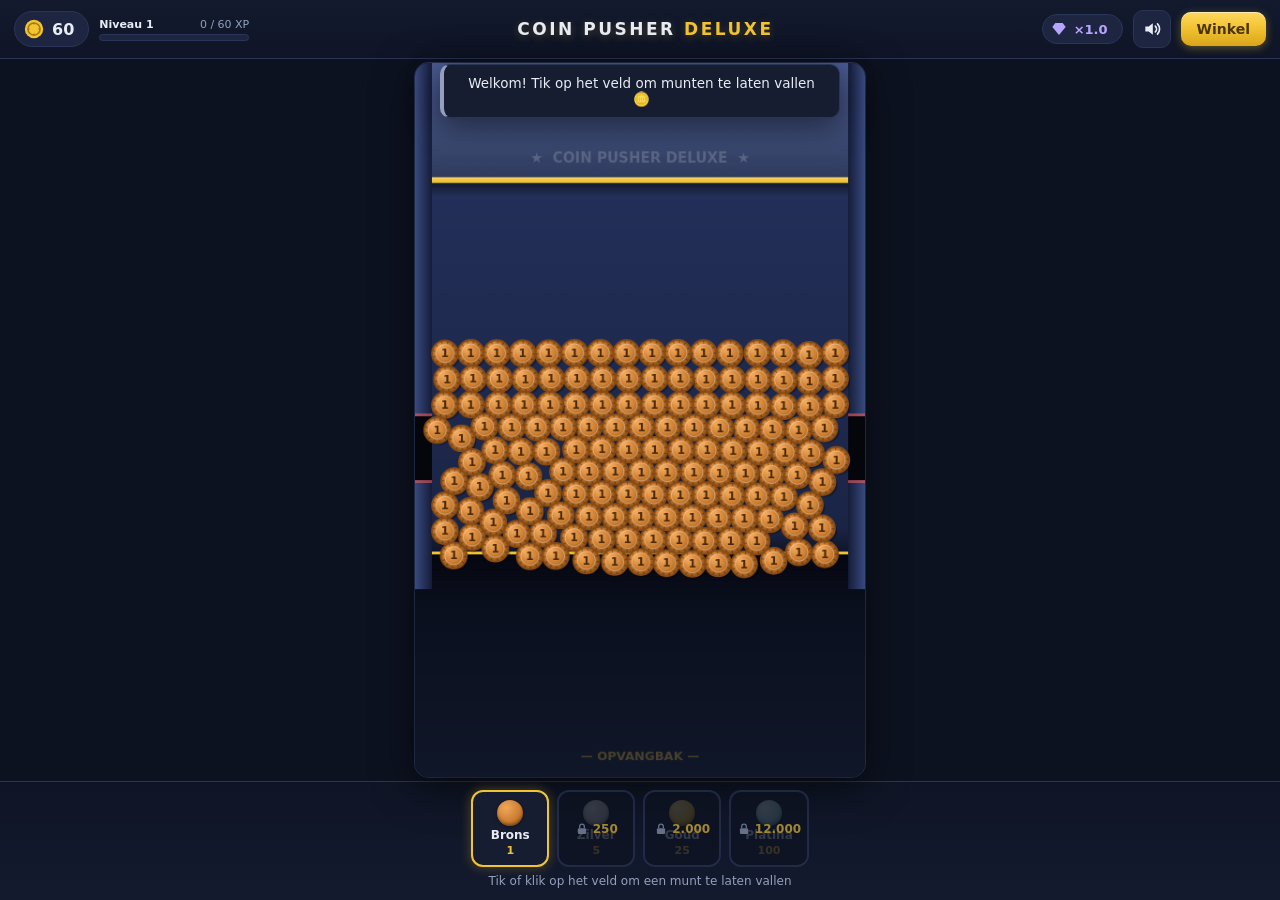
==== coin-pusher/index.html @ 4fbe28f5 "Add Coin Pusher Deluxe: standalone physics-based web game Top-down coin pusher in coin-pusher/ with " ====
<!DOCTYPE html>
<html lang="nl">
<head>
  <meta charset="UTF-8">
  <meta name="viewport" content="width=device-width, initial-scale=1, maximum-scale=1, user-scalable=no">
  <title>Coin Pusher Deluxe</title>
  <link rel="icon" href="data:image/svg+xml,%3Csvg xmlns='http://www.w3.org/2000/svg' viewBox='0 0 24 24'%3E%3Ccircle cx='12' cy='12' r='10' fill='%23f2c433'/%3E%3Ccircle cx='12' cy='12' r='6.6' fill='none' stroke='%23a97b0a' stroke-width='1.8'/%3E%3C/svg%3E">
  <link rel="stylesheet" href="css/style.css">
</head>
<body>
  <div id="app">
    <header class="hud">
      <div class="hud-group">
        <div class="chip balance-chip" id="balance-chip">
          <span class="chip-icon" data-icon="coin"></span>
          <span id="balance">0</span>
        </div>
        <div class="level-block">
          <div class="level-row"><span id="level-label">Niveau 1</span><span id="xp-label"></span></div>
          <div class="xp-bar"><div id="xp-fill"></div></div>
        </div>
      </div>
      <h1 class="title">COIN PUSHER <span>DELUXE</span></h1>
      <div class="hud-group">
        <div class="chip prestige-chip" title="Prestige-multiplier">
          <span class="chip-icon" data-icon="gem"></span>
          <span id="prestige-mult">×1.0</span>
        </div>
        <button class="icon-btn" id="btn-sound" aria-label="Geluid aan/uit"></button>
        <button class="btn btn-gold" id="btn-shop">Winkel</button>
      </div>
    </header>

    <main class="stage" id="stage">
      <canvas id="game" width="480" height="760"></canvas>
      <div class="boost-badge hidden" id="boost-badge">⚡ ×2 BOOST — <span id="boost-time">30</span>s</div>
    </main>

    <footer class="dock">
      <div class="tier-select" id="tier-select"></div>
      <div class="hint" id="hint">Tik of klik op het veld om een munt te laten vallen</div>
    </footer>
  </div>

  <div class="modal-overlay hidden" id="modal">
    <div class="modal">
      <div class="modal-head">
        <nav class="tabs">
          <button class="tab active" data-tab="upgrades">Upgrades</button>
          <button class="tab" data-tab="achievements">Prestaties</button>
          <button class="tab" data-tab="prestige">Prestige</button>
        </nav>
        <button class="icon-btn" id="btn-close" aria-label="Sluiten"></button>
      </div>
      <div class="modal-body" id="modal-body"></div>
    </div>
  </div>

  <div class="toasts" id="toasts"></div>

  <script src="js/vendor/matter.min.js"></script>
  <script src="js/config.js"></script>
  <script src="js/state.js"></script>
  <script src="js/physics.js"></script>
  <script src="js/upgrades.js"></script>
  <script src="js/progress.js"></script>
  <script src="js/ui.js"></script>
  <script src="js/game.js"></script>
</body>
</html>
---- coin-pusher/css/style.css ----
/* Coin Pusher Deluxe — donker casino-thema */
:root {
  --bg: #0d1220;
  --panel: #161d31;
  --panel-2: #1d2540;
  --line: #2b3557;
  --text: #e8ecf5;
  --muted: #93a0bd;
  --gold: #f2c433;
  --gold-dark: #a97b0a;
  --red: #ff5a6e;
  --green: #7ee08a;
  --radius: 12px;
}

* { margin: 0; padding: 0; box-sizing: border-box; }

html, body {
  height: 100%;
  background: var(--bg);
  color: var(--text);
  font-family: system-ui, -apple-system, 'Segoe UI', Roboto, sans-serif;
  overflow: hidden;
  -webkit-tap-highlight-color: transparent;
}

#app { display: flex; flex-direction: column; height: 100%; }

/* ---------- HUD ---------- */
.hud {
  display: flex;
  align-items: center;
  justify-content: space-between;
  gap: 10px;
  padding: 10px 14px;
  background: linear-gradient(180deg, #131a2e, #0f1526);
  border-bottom: 1px solid var(--line);
  flex-wrap: wrap;
}
.hud-group { display: flex; align-items: center; gap: 10px; }

.title {
  font-size: 17px;
  letter-spacing: 2.5px;
  font-weight: 900;
  color: var(--text);
  text-shadow: 0 2px 8px rgba(242, 196, 51, 0.25);
}
.title span { color: var(--gold); }

.chip {
  display: inline-flex;
  align-items: center;
  gap: 7px;
  background: var(--panel-2);
  border: 1px solid var(--line);
  border-radius: 999px;
  padding: 6px 14px 6px 8px;
  font-weight: 800;
  font-size: 16px;
  font-variant-numeric: tabular-nums;
}
.chip-icon { width: 22px; height: 22px; display: inline-flex; }
.chip-icon svg { width: 100%; height: 100%; }
.prestige-chip { font-size: 13px; color: #b9a5ff; }
.prestige-chip .chip-icon { width: 16px; height: 16px; color: #b9a5ff; }

.balance-chip.flash-red { animation: flashred 0.5s; }
@keyframes flashred {
  0%, 100% { border-color: var(--line); }
  40% { border-color: var(--red); box-shadow: 0 0 12px rgba(255, 90, 110, 0.5); }
}

.level-block { min-width: 150px; }
.level-row {
  display: flex;
  justify-content: space-between;
  font-size: 11px;
  color: var(--muted);
  margin-bottom: 3px;
}
.level-row span:first-child { color: var(--text); font-weight: 700; }
.xp-bar {
  height: 7px;
  background: var(--panel-2);
  border-radius: 99px;
  overflow: hidden;
  border: 1px solid var(--line);
}
#xp-fill {
  height: 100%;
  width: 0;
  border-radius: 99px;
  background: linear-gradient(90deg, #7ee08a, #4fc46a);
  transition: width 0.35s ease;
}

/* ---------- Knoppen ---------- */
.btn {
  border: 0;
  border-radius: 10px;
  padding: 9px 16px;
  font-weight: 800;
  font-size: 14px;
  cursor: pointer;
  font-family: inherit;
  display: inline-flex;
  align-items: center;
  gap: 6px;
  transition: transform 0.08s, filter 0.15s;
}
.btn:active { transform: scale(0.96); }
.btn:disabled { opacity: 0.42; cursor: not-allowed; }

.btn-gold {
  background: linear-gradient(180deg, #ffd75e, var(--gold) 45%, #d9a51a);
  color: #4a3403;
  box-shadow: 0 2px 8px rgba(242, 196, 51, 0.35), inset 0 1px 0 rgba(255, 255, 255, 0.5);
}
.btn-gold:hover:not(:disabled) { filter: brightness(1.08); }
.btn-max { background: var(--panel-2); color: var(--green); border: 1px solid var(--line); }
.btn-danger { background: linear-gradient(180deg, #ff7b8c, var(--red)); color: #4a0710; }
.btn-ghost { background: transparent; color: var(--muted); border: 1px solid var(--line); }

.icon-btn {
  width: 38px;
  height: 38px;
  border-radius: 10px;
  border: 1px solid var(--line);
  background: var(--panel-2);
  color: var(--text);
  cursor: pointer;
  display: inline-flex;
  align-items: center;
  justify-content: center;
  padding: 8px;
}
.icon-btn svg { width: 100%; height: 100%; }
.icon-btn:hover { border-color: var(--gold-dark); }

/* ---------- Speelveld ---------- */
.stage {
  flex: 1;
  display: flex;
  align-items: center;
  justify-content: center;
  position: relative;
  min-height: 0;
  padding: 6px;
}
#game {
  border-radius: 14px;
  box-shadow: 0 10px 40px rgba(0, 0, 0, 0.55), 0 0 0 1px var(--line);
  touch-action: none;
  cursor: pointer;
}

.boost-badge {
  position: absolute;
  top: 14px;
  left: 50%;
  transform: translateX(-50%);
  background: linear-gradient(180deg, #ffb35e, #ff8a2b);
  color: #4a2503;
  font-weight: 900;
  font-size: 13px;
  padding: 6px 14px;
  border-radius: 999px;
  box-shadow: 0 4px 16px rgba(255, 155, 61, 0.55);
  animation: boostpulse 1s infinite alternate;
  pointer-events: none;
}
@keyframes boostpulse { from { transform: translateX(-50%) scale(1); } to { transform: translateX(-50%) scale(1.06); } }

/* ---------- Onderbalk ---------- */
.dock {
  padding: 8px 12px 12px;
  background: linear-gradient(0deg, #131a2e, #0f1526);
  border-top: 1px solid var(--line);
}
.tier-select {
  display: flex;
  gap: 8px;
  justify-content: center;
  flex-wrap: wrap;
}
.tier-btn {
  position: relative;
  display: flex;
  flex-direction: column;
  align-items: center;
  gap: 2px;
  background: var(--panel);
  border: 2px solid var(--line);
  border-radius: var(--radius);
  color: var(--text);
  padding: 8px 14px;
  min-width: 78px;
  cursor: pointer;
  font-family: inherit;
  transition: border-color 0.15s, transform 0.08s;
}
.tier-btn:active { transform: scale(0.96); }
.tier-btn.selected { border-color: var(--gold); box-shadow: 0 0 12px rgba(242, 196, 51, 0.3); }
.tier-btn.locked { opacity: 0.65; }
.coin-swatch {
  width: 26px;
  height: 26px;
  border-radius: 50%;
  box-shadow: inset 0 -2px 3px rgba(0, 0, 0, 0.3), 0 1px 3px rgba(0, 0, 0, 0.4);
  flex: none;
}
.tier-name { font-size: 12px; font-weight: 700; }
.tier-value { font-size: 11px; color: var(--gold); font-weight: 800; }
.tier-lock {
  position: absolute;
  inset: 0;
  border-radius: 10px;
  background: rgba(10, 14, 26, 0.72);
  display: flex;
  align-items: center;
  justify-content: center;
  gap: 4px;
  font-size: 12px;
  font-weight: 800;
  color: var(--gold);
}
.tier-lock svg { width: 14px; height: 14px; color: var(--muted); }

.hint {
  text-align: center;
  color: var(--muted);
  font-size: 12px;
  margin-top: 7px;
}

/* ---------- Modal ---------- */
.hidden { display: none !important; }

.modal-overlay {
  position: fixed;
  inset: 0;
  background: rgba(5, 8, 16, 0.72);
  backdrop-filter: blur(3px);
  display: flex;
  align-items: center;
  justify-content: center;
  z-index: 50;
  padding: 16px;
}
.modal {
  width: min(460px, 100%);
  max-height: min(640px, 92vh);
  background: var(--panel);
  border: 1px solid var(--line);
  border-radius: 16px;
  display: flex;
  flex-direction: column;
  box-shadow: 0 24px 80px rgba(0, 0, 0, 0.6);
  animation: modalin 0.18s ease;
}
@keyframes modalin { from { transform: translateY(14px); opacity: 0; } to { transform: none; opacity: 1; } }

.modal-head {
  display: flex;
  align-items: center;
  justify-content: space-between;
  padding: 12px 12px 0;
}
.tabs { display: flex; gap: 4px; }
.tab {
  background: transparent;
  border: 0;
  color: var(--muted);
  font-weight: 800;
  font-size: 14px;
  font-family: inherit;
  padding: 8px 12px;
  border-radius: 9px;
  cursor: pointer;
}
.tab.active { color: var(--gold); background: var(--panel-2); }

.modal-body { padding: 12px; overflow-y: auto; }

.shop-sub { font-size: 13px; color: var(--muted); margin: 14px 4px 8px; text-transform: uppercase; letter-spacing: 1px; }
.shop-intro { font-size: 13px; color: var(--muted); margin: 4px 4px 10px; }

.row {
  display: flex;
  align-items: center;
  gap: 12px;
  background: var(--panel-2);
  border: 1px solid var(--line);
  border-radius: var(--radius);
  padding: 10px 12px;
  margin-bottom: 8px;
}
.row-icon { width: 30px; height: 30px; color: var(--gold); flex: none; }
.row-icon svg { width: 100%; height: 100%; }
.row-main { flex: 1; min-width: 0; }
.row-main b { font-size: 14px; display: block; }
.row-main small { color: var(--muted); font-size: 12px; display: block; margin-top: 1px; }

.pips { display: inline-flex; gap: 3px; margin-top: 5px; }
.pips i {
  width: 14px;
  height: 5px;
  border-radius: 3px;
  background: var(--line);
}
.pips i.on { background: var(--gold); }

.mini-coin { width: 15px; height: 15px; display: inline-flex; }
.mini-coin svg { width: 100%; height: 100%; }

.row.ach { opacity: 0.55; }
.row.ach.done { opacity: 1; border-color: rgba(242, 196, 51, 0.5); }
.row.ach.done .row-icon { color: var(--gold); }
.row.ach .row-icon { color: var(--muted); }
.ach-reward { display: inline-flex; align-items: center; gap: 4px; font-weight: 800; font-size: 13px; color: var(--gold); }

.prestige-panel { text-align: center; padding: 8px 6px; display: flex; flex-direction: column; gap: 12px; align-items: center; }
.prestige-panel p { font-size: 13.5px; color: var(--muted); line-height: 1.5; max-width: 340px; }
.prestige-panel p b { color: var(--text); }
.prestige-gem { width: 44px; height: 44px; color: #b9a5ff; filter: drop-shadow(0 0 12px rgba(185, 165, 255, 0.6)); }
.prestige-gem svg { width: 100%; height: 100%; }
.prestige-stats { display: flex; gap: 10px; }
.prestige-stats div {
  background: var(--panel-2);
  border: 1px solid var(--line);
  border-radius: 10px;
  padding: 8px 16px;
  min-width: 86px;
}
.prestige-stats small { display: block; color: var(--muted); font-size: 11px; }
.prestige-stats b { font-size: 17px; }

/* ---------- Toasts ---------- */
.toasts {
  position: fixed;
  top: 64px;
  left: 50%;
  transform: translateX(-50%);
  display: flex;
  flex-direction: column;
  gap: 8px;
  z-index: 90;
  align-items: center;
  pointer-events: none;
  width: min(400px, 92vw);
}
.toast {
  background: var(--panel);
  border: 1px solid var(--line);
  border-left: 4px solid var(--muted);
  border-radius: 10px;
  padding: 10px 16px;
  font-size: 13.5px;
  box-shadow: 0 8px 30px rgba(0, 0, 0, 0.5);
  animation: toastin 0.25s ease;
  text-align: center;
  max-width: 100%;
}
.toast-gold { border-left-color: var(--gold); }
.toast-ach { border-left-color: #b9a5ff; }
.toast-warn { border-left-color: var(--red); }
.toast.out { transition: opacity 0.45s, transform 0.45s; opacity: 0; transform: translateY(-8px); }
@keyframes toastin { from { transform: translateY(-10px); opacity: 0; } to { transform: none; opacity: 1; } }

/* ---------- Klein scherm ---------- */
@media (max-width: 720px) {
  .title { display: none; }
  .level-block { min-width: 110px; }
  .tier-btn { min-width: 66px; padding: 7px 8px; }
  .hud { padding: 8px 10px; }
}
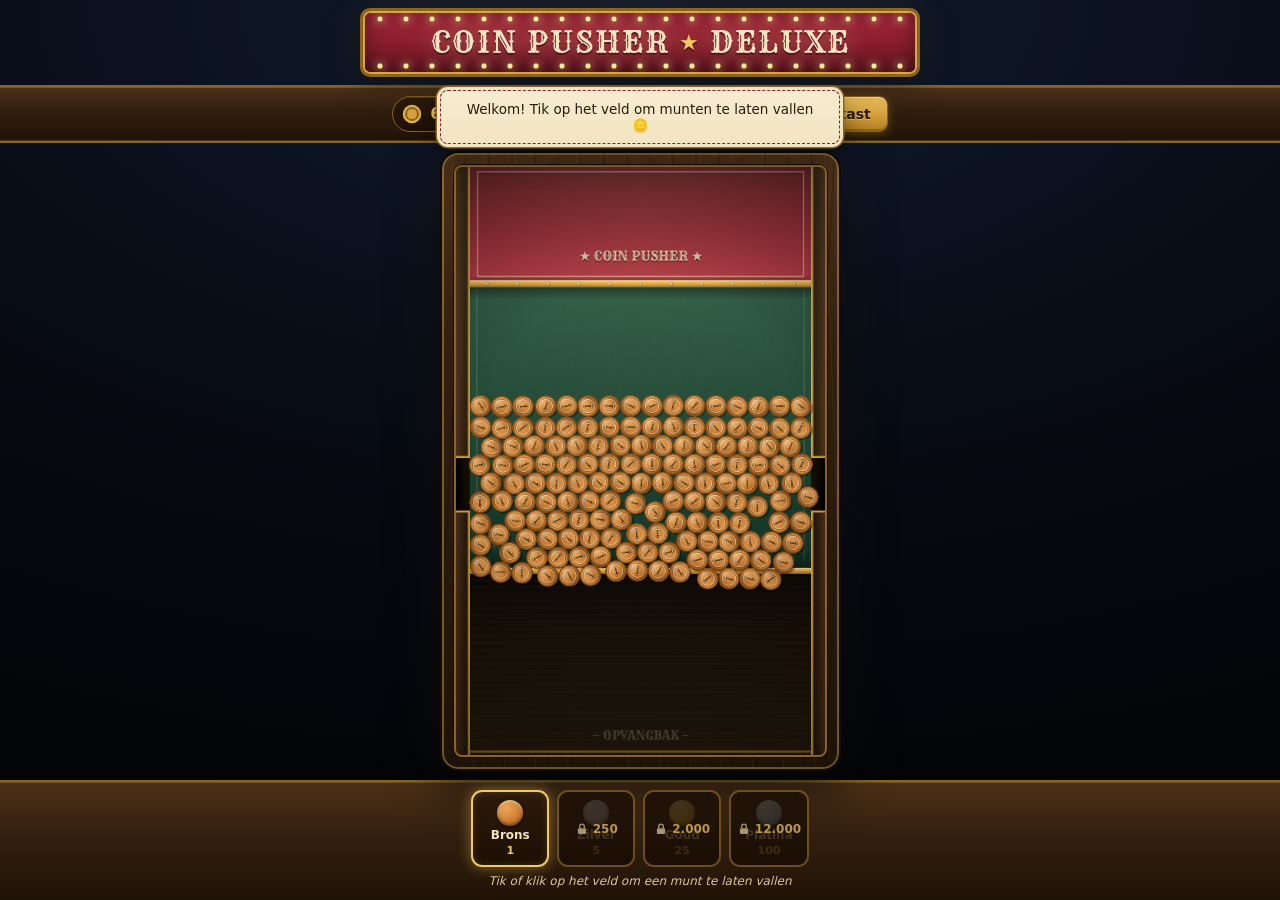
==== commit faeabc9d: "Redesign as vintage funfair penny pusher with realistic rendering Visual overhaul to an old-school l" ====
--- a/coin-pusher/index.html
+++ b/coin-pusher/index.html
@@ -9,7 +9,11 @@
 </head>
 <body>
   <div id="app">
-    <header class="hud">
+    <header class="marquee">
+      <h1 class="marquee-title">COIN PUSHER <span class="amp">★</span> DELUXE</h1>
+    </header>
+
+    <div class="hud">
       <div class="hud-group">
         <div class="chip balance-chip" id="balance-chip">
           <span class="chip-icon" data-icon="coin"></span>
@@ -19,20 +23,19 @@
           <div class="level-row"><span id="level-label">Niveau 1</span><span id="xp-label"></span></div>
           <div class="xp-bar"><div id="xp-fill"></div></div>
         </div>
-      </div>
-      <h1 class="title">COIN PUSHER <span>DELUXE</span></h1>
-      <div class="hud-group">
         <div class="chip prestige-chip" title="Prestige-multiplier">
           <span class="chip-icon" data-icon="gem"></span>
           <span id="prestige-mult">×1.0</span>
         </div>
         <button class="icon-btn" id="btn-sound" aria-label="Geluid aan/uit"></button>
-        <button class="btn btn-gold" id="btn-shop">Winkel</button>
+        <button class="btn btn-gold" id="btn-shop">Prijzenkast</button>
       </div>
-    </header>
+    </div>
 
     <main class="stage" id="stage">
-      <canvas id="game" width="480" height="760"></canvas>
+      <div class="cabinet">
+        <canvas id="game" width="480" height="760"></canvas>
+      </div>
       <div class="boost-badge hidden" id="boost-badge">⚡ ×2 BOOST — <span id="boost-time">30</span>s</div>
     </main>
 
--- a/coin-pusher/css/style.css
+++ b/coin-pusher/css/style.css
@@ -1,104 +1,170 @@
-/* Coin Pusher Deluxe — donker casino-thema */
+/* Coin Pusher Deluxe — old-school lunapark
+   Palet: mahonie, kermisrood, messing, ivoor, viltgroen */
+
+@font-face {
+  font-family: 'Rye';
+  font-style: normal;
+  font-weight: 400;
+  font-display: swap;
+  src: url([data-uri]) format('woff2');
+}
+
 :root {
-  --bg: #0d1220;
-  --panel: #161d31;
-  --panel-2: #1d2540;
-  --line: #2b3557;
-  --text: #e8ecf5;
-  --muted: #93a0bd;
-  --gold: #f2c433;
-  --gold-dark: #a97b0a;
-  --red: #ff5a6e;
-  --green: #7ee08a;
-  --radius: 12px;
+  --wood: #33200f;
+  --wood-hi: #4d3118;
+  --wood-lo: #1f1206;
+  --red: #8e1f2f;
+  --red-hi: #a92c3e;
+  --red-lo: #5c1420;
+  --brass: #d9a441;
+  --brass-hi: #f4c95d;
+  --brass-lo: #8a6420;
+  --cream: #f3e5c2;
+  --cream-dim: #d9c69a;
+  --ink: #2a1a10;
+  --night: #070a12;
+  --bulb: #ffe9a3;
 }
 
 * { margin: 0; padding: 0; box-sizing: border-box; }
 
 html, body {
   height: 100%;
-  background: var(--bg);
-  color: var(--text);
+  color: var(--cream);
   font-family: system-ui, -apple-system, 'Segoe UI', Roboto, sans-serif;
   overflow: hidden;
   -webkit-tap-highlight-color: transparent;
+  background:
+    radial-gradient(1px 1px at 12% 18%, rgba(255,255,255,0.35) 50%, transparent 51%),
+    radial-gradient(1px 1px at 78% 9%, rgba(255,255,255,0.3) 50%, transparent 51%),
+    radial-gradient(1.5px 1.5px at 55% 26%, rgba(255,255,255,0.22) 50%, transparent 51%),
+    radial-gradient(1px 1px at 31% 7%, rgba(255,255,255,0.28) 50%, transparent 51%),
+    radial-gradient(1px 1px at 90% 30%, rgba(255,255,255,0.2) 50%, transparent 51%),
+    radial-gradient(120% 90% at 50% 0%, #101a2e 0%, var(--night) 60%, #030407 100%);
+  background-color: var(--night);
 }
 
 #app { display: flex; flex-direction: column; height: 100%; }
 
-/* ---------- HUD ---------- */
+/* ---------- Marquee ---------- */
+.marquee {
+  margin: 8px auto 0;
+  width: min(560px, calc(100% - 16px));
+  background: linear-gradient(180deg, var(--red-hi), var(--red) 45%, var(--red-lo));
+  border: 3px solid var(--brass-lo);
+  box-shadow:
+    inset 0 0 0 2px var(--brass),
+    inset 0 0 24px rgba(0,0,0,0.45),
+    0 6px 30px rgba(0,0,0,0.6),
+    0 0 40px rgba(255,233,163,0.12);
+  border-radius: 10px;
+  text-align: center;
+  padding: 6px 12px 8px;
+  position: relative;
+}
+.marquee::before, .marquee::after {
+  content: '';
+  position: absolute;
+  left: 10px; right: 10px;
+  height: 8px;
+  background-image: radial-gradient(circle 3px at 50% 50%, var(--bulb) 0 2.1px, #b98a2e 2.6px, transparent 3.2px);
+  background-size: 26px 8px;
+  background-position: center;
+  filter: drop-shadow(0 0 4px rgba(255,233,163,0.9));
+  animation: bulbs 1.6s ease-in-out infinite;
+}
+.marquee::before { top: 4px; }
+.marquee::after { bottom: 4px; animation-delay: 0.8s; }
+@keyframes bulbs {
+  0%, 100% { opacity: 1; }
+  50% { opacity: 0.45; }
+}
+@media (prefers-reduced-motion: reduce) {
+  .marquee::before, .marquee::after { animation: none; }
+  .boost-badge { animation: none; }
+}
+.marquee-title {
+  font-family: 'Rye', Georgia, serif;
+  font-weight: 400;
+  font-size: clamp(20px, 4.5vw, 30px);
+  letter-spacing: 2px;
+  color: var(--cream);
+  text-shadow: 0 2px 0 var(--red-lo), 0 0 22px rgba(255,233,163,0.4);
+  line-height: 1.15;
+  padding: 8px 0 6px;
+}
+.marquee-title .amp { color: var(--brass-hi); font-size: 0.72em; vertical-align: 12%; }
+
+/* ---------- Statsbalk ---------- */
 .hud {
   display: flex;
   align-items: center;
-  justify-content: space-between;
-  gap: 10px;
-  padding: 10px 14px;
-  background: linear-gradient(180deg, #131a2e, #0f1526);
-  border-bottom: 1px solid var(--line);
+  justify-content: center;
+  gap: 8px;
   flex-wrap: wrap;
-}
-.hud-group { display: flex; align-items: center; gap: 10px; }
-
-.title {
-  font-size: 17px;
-  letter-spacing: 2.5px;
-  font-weight: 900;
-  color: var(--text);
-  text-shadow: 0 2px 8px rgba(242, 196, 51, 0.25);
-}
-.title span { color: var(--gold); }
+  padding: 8px 10px;
+  margin-top: 8px;
+  background: linear-gradient(180deg, var(--wood-hi), var(--wood) 40%, var(--wood-lo));
+  border-top: 2px solid var(--brass-lo);
+  border-bottom: 2px solid var(--brass-lo);
+  box-shadow: inset 0 1px 0 rgba(244,201,93,0.25), inset 0 -1px 0 rgba(244,201,93,0.2);
+}
+.hud-group { display: flex; align-items: center; gap: 8px; flex-wrap: wrap; justify-content: center; }
 
 .chip {
   display: inline-flex;
   align-items: center;
   gap: 7px;
-  background: var(--panel-2);
-  border: 1px solid var(--line);
+  background: linear-gradient(180deg, #2b1a0c, #201105);
+  border: 1.5px solid var(--brass-lo);
+  box-shadow: inset 0 1px 0 rgba(244,201,93,0.18);
   border-radius: 999px;
   padding: 6px 14px 6px 8px;
   font-weight: 800;
   font-size: 16px;
   font-variant-numeric: tabular-nums;
+  color: var(--brass-hi);
 }
 .chip-icon { width: 22px; height: 22px; display: inline-flex; }
 .chip-icon svg { width: 100%; height: 100%; }
-.prestige-chip { font-size: 13px; color: #b9a5ff; }
-.prestige-chip .chip-icon { width: 16px; height: 16px; color: #b9a5ff; }
+.prestige-chip { font-size: 13px; color: var(--cream); }
+.prestige-chip .chip-icon { width: 15px; height: 15px; color: var(--brass); }
 
 .balance-chip.flash-red { animation: flashred 0.5s; }
 @keyframes flashred {
-  0%, 100% { border-color: var(--line); }
-  40% { border-color: var(--red); box-shadow: 0 0 12px rgba(255, 90, 110, 0.5); }
-}
-
-.level-block { min-width: 150px; }
+  0%, 100% { border-color: var(--brass-lo); }
+  40% { border-color: #ff5a5a; box-shadow: 0 0 14px rgba(255, 90, 90, 0.55); }
+}
+
+.level-block { min-width: 148px; }
 .level-row {
   display: flex;
   justify-content: space-between;
   font-size: 11px;
-  color: var(--muted);
+  color: var(--cream-dim);
   margin-bottom: 3px;
 }
-.level-row span:first-child { color: var(--text); font-weight: 700; }
+.level-row span:first-child { color: var(--cream); font-weight: 700; }
 .xp-bar {
-  height: 7px;
-  background: var(--panel-2);
+  height: 8px;
+  background: #1a0f05;
   border-radius: 99px;
   overflow: hidden;
-  border: 1px solid var(--line);
+  border: 1px solid var(--brass-lo);
 }
 #xp-fill {
   height: 100%;
   width: 0;
   border-radius: 99px;
-  background: linear-gradient(90deg, #7ee08a, #4fc46a);
+  background: linear-gradient(180deg, var(--brass-hi), var(--brass) 60%, var(--brass-lo));
+  box-shadow: 0 0 8px rgba(244,201,93,0.5);
   transition: width 0.35s ease;
 }
 
 /* ---------- Knoppen ---------- */
 .btn {
   border: 0;
-  border-radius: 10px;
+  border-radius: 9px;
   padding: 9px 16px;
   font-weight: 800;
   font-size: 14px;
@@ -110,25 +176,31 @@
   transition: transform 0.08s, filter 0.15s;
 }
 .btn:active { transform: scale(0.96); }
-.btn:disabled { opacity: 0.42; cursor: not-allowed; }
+.btn:disabled { opacity: 0.45; cursor: not-allowed; }
+.btn:focus-visible, .icon-btn:focus-visible, .tier-btn:focus-visible, .tab:focus-visible {
+  outline: 2px solid var(--brass-hi);
+  outline-offset: 2px;
+}
 
 .btn-gold {
-  background: linear-gradient(180deg, #ffd75e, var(--gold) 45%, #d9a51a);
-  color: #4a3403;
-  box-shadow: 0 2px 8px rgba(242, 196, 51, 0.35), inset 0 1px 0 rgba(255, 255, 255, 0.5);
-}
-.btn-gold:hover:not(:disabled) { filter: brightness(1.08); }
-.btn-max { background: var(--panel-2); color: var(--green); border: 1px solid var(--line); }
-.btn-danger { background: linear-gradient(180deg, #ff7b8c, var(--red)); color: #4a0710; }
-.btn-ghost { background: transparent; color: var(--muted); border: 1px solid var(--line); }
+  background: linear-gradient(180deg, var(--brass-hi), var(--brass) 48%, #b07f22);
+  color: var(--ink);
+  border: 1px solid var(--brass-lo);
+  box-shadow: inset 0 1px 0 rgba(255,255,255,0.55), inset 0 -2px 0 rgba(0,0,0,0.22), 0 2px 10px rgba(217,164,65,0.35);
+  text-shadow: 0 1px 0 rgba(255,255,255,0.35);
+}
+.btn-gold:hover:not(:disabled) { filter: brightness(1.07); }
+.btn-max { background: transparent; color: #2f6b45; border: 1.5px dashed #2f6b45; }
+.btn-danger { background: linear-gradient(180deg, var(--red-hi), var(--red-lo)); color: var(--cream); border: 1px solid var(--red-lo); }
+.btn-ghost { background: transparent; color: #7a6748; border: 1.5px dashed #b3986a; }
 
 .icon-btn {
   width: 38px;
   height: 38px;
-  border-radius: 10px;
-  border: 1px solid var(--line);
-  background: var(--panel-2);
-  color: var(--text);
+  border-radius: 9px;
+  border: 1.5px solid var(--brass-lo);
+  background: linear-gradient(180deg, #2b1a0c, #201105);
+  color: var(--brass-hi);
   cursor: pointer;
   display: inline-flex;
   align-items: center;
@@ -136,9 +208,9 @@
   padding: 8px;
 }
 .icon-btn svg { width: 100%; height: 100%; }
-.icon-btn:hover { border-color: var(--gold-dark); }
-
-/* ---------- Speelveld ---------- */
+.icon-btn:hover { border-color: var(--brass); }
+
+/* ---------- Kast + speelveld ---------- */
 .stage {
   flex: 1;
   display: flex;
@@ -146,27 +218,45 @@
   justify-content: center;
   position: relative;
   min-height: 0;
-  padding: 6px;
+  padding: 10px 6px;
+}
+.cabinet {
+  position: relative;
+  border-radius: 18px;
+  padding: 12px;
+  background:
+    repeating-linear-gradient(93deg, rgba(0,0,0,0.16) 0 2px, transparent 2px 23px),
+    repeating-linear-gradient(88deg, rgba(255,220,150,0.05) 0 1px, transparent 1px 31px),
+    linear-gradient(180deg, var(--wood-hi), var(--wood) 30%, var(--wood-lo));
+  border: 2px solid #120a03;
+  box-shadow:
+    inset 0 0 0 2px rgba(244,201,93,0.35),
+    inset 0 2px 6px rgba(255,255,255,0.08),
+    0 18px 50px rgba(0,0,0,0.7),
+    0 0 60px rgba(255,233,163,0.07);
 }
 #game {
-  border-radius: 14px;
-  box-shadow: 0 10px 40px rgba(0, 0, 0, 0.55), 0 0 0 1px var(--line);
+  display: block;
+  border-radius: 8px;
+  border: 2px solid var(--brass-lo);
+  box-shadow: inset 0 0 0 1px rgba(244,201,93,0.4), 0 0 0 1px #120a03;
   touch-action: none;
   cursor: pointer;
 }
 
 .boost-badge {
   position: absolute;
-  top: 14px;
+  top: 20px;
   left: 50%;
   transform: translateX(-50%);
-  background: linear-gradient(180deg, #ffb35e, #ff8a2b);
-  color: #4a2503;
+  background: linear-gradient(180deg, var(--red-hi), var(--red-lo));
+  border: 2px solid var(--brass);
+  color: var(--cream);
   font-weight: 900;
   font-size: 13px;
-  padding: 6px 14px;
+  padding: 6px 16px;
   border-radius: 999px;
-  box-shadow: 0 4px 16px rgba(255, 155, 61, 0.55);
+  box-shadow: 0 4px 18px rgba(169, 44, 62, 0.6), 0 0 20px rgba(255,233,163,0.25);
   animation: boostpulse 1s infinite alternate;
   pointer-events: none;
 }
@@ -175,8 +265,9 @@
 /* ---------- Onderbalk ---------- */
 .dock {
   padding: 8px 12px 12px;
-  background: linear-gradient(0deg, #131a2e, #0f1526);
-  border-top: 1px solid var(--line);
+  background: linear-gradient(0deg, var(--wood-lo), var(--wood) 55%, var(--wood-hi));
+  border-top: 2px solid var(--brass-lo);
+  box-shadow: inset 0 1px 0 rgba(244,201,93,0.22);
 }
 .tier-select {
   display: flex;
@@ -190,57 +281,61 @@
   flex-direction: column;
   align-items: center;
   gap: 2px;
-  background: var(--panel);
-  border: 2px solid var(--line);
-  border-radius: var(--radius);
-  color: var(--text);
+  background: linear-gradient(180deg, #2b1a0c, #1c0f04);
+  border: 2px solid var(--brass-lo);
+  border-radius: 11px;
+  color: var(--cream);
   padding: 8px 14px;
   min-width: 78px;
   cursor: pointer;
   font-family: inherit;
-  transition: border-color 0.15s, transform 0.08s;
+  transition: border-color 0.15s, transform 0.08s, box-shadow 0.15s;
 }
 .tier-btn:active { transform: scale(0.96); }
-.tier-btn.selected { border-color: var(--gold); box-shadow: 0 0 12px rgba(242, 196, 51, 0.3); }
-.tier-btn.locked { opacity: 0.65; }
+.tier-btn.selected {
+  border-color: var(--brass-hi);
+  box-shadow: 0 0 14px rgba(244, 201, 93, 0.45), inset 0 0 8px rgba(244,201,93,0.15);
+}
+.tier-btn.locked { opacity: 0.7; }
 .coin-swatch {
   width: 26px;
   height: 26px;
   border-radius: 50%;
-  box-shadow: inset 0 -2px 3px rgba(0, 0, 0, 0.3), 0 1px 3px rgba(0, 0, 0, 0.4);
+  box-shadow: inset 0 -2px 3px rgba(0, 0, 0, 0.35), inset 0 2px 2px rgba(255,255,255,0.35), 0 1px 3px rgba(0, 0, 0, 0.5);
   flex: none;
 }
 .tier-name { font-size: 12px; font-weight: 700; }
-.tier-value { font-size: 11px; color: var(--gold); font-weight: 800; }
+.tier-value { font-size: 11px; color: var(--brass-hi); font-weight: 800; font-variant-numeric: tabular-nums; }
 .tier-lock {
   position: absolute;
   inset: 0;
-  border-radius: 10px;
-  background: rgba(10, 14, 26, 0.72);
+  border-radius: 9px;
+  background: rgba(18, 10, 3, 0.78);
   display: flex;
   align-items: center;
   justify-content: center;
   gap: 4px;
   font-size: 12px;
   font-weight: 800;
-  color: var(--gold);
-}
-.tier-lock svg { width: 14px; height: 14px; color: var(--muted); }
+  color: var(--brass-hi);
+}
+.tier-lock svg { width: 14px; height: 14px; color: var(--cream-dim); }
 
 .hint {
   text-align: center;
-  color: var(--muted);
+  color: var(--cream-dim);
   font-size: 12px;
+  font-style: italic;
   margin-top: 7px;
 }
 
-/* ---------- Modal ---------- */
+/* ---------- Prijzenkast (modal als kermisposter) ---------- */
 .hidden { display: none !important; }
 
 .modal-overlay {
   position: fixed;
   inset: 0;
-  background: rgba(5, 8, 16, 0.72);
+  background: rgba(4, 5, 9, 0.78);
   backdrop-filter: blur(3px);
   display: flex;
   align-items: center;
@@ -250,13 +345,16 @@
 }
 .modal {
   width: min(460px, 100%);
-  max-height: min(640px, 92vh);
-  background: var(--panel);
-  border: 1px solid var(--line);
-  border-radius: 16px;
+  max-height: min(660px, 92vh);
+  color: var(--ink);
+  background:
+    repeating-linear-gradient(2deg, rgba(142,31,47,0.03) 0 3px, transparent 3px 27px),
+    linear-gradient(180deg, #f7ecd0, var(--cream) 40%, #e9d7ac);
+  border: 3px solid var(--red);
+  border-radius: 14px;
   display: flex;
   flex-direction: column;
-  box-shadow: 0 24px 80px rgba(0, 0, 0, 0.6);
+  box-shadow: inset 0 0 0 2px var(--brass), inset 0 0 40px rgba(142,31,47,0.08), 0 24px 80px rgba(0, 0, 0, 0.7);
   animation: modalin 0.18s ease;
 }
 @keyframes modalin { from { transform: translateY(14px); opacity: 0; } to { transform: none; opacity: 1; } }
@@ -271,75 +369,86 @@
 .tab {
   background: transparent;
   border: 0;
-  color: var(--muted);
-  font-weight: 800;
+  color: #8a6a3f;
+  font-family: 'Rye', Georgia, serif;
   font-size: 14px;
-  font-family: inherit;
-  padding: 8px 12px;
-  border-radius: 9px;
+  padding: 8px 11px;
+  border-radius: 8px;
   cursor: pointer;
-}
-.tab.active { color: var(--gold); background: var(--panel-2); }
+  letter-spacing: 0.4px;
+}
+.tab.active { color: var(--cream); background: linear-gradient(180deg, var(--red-hi), var(--red-lo)); box-shadow: inset 0 1px 0 rgba(255,255,255,0.2); }
+.modal .icon-btn { background: transparent; color: var(--red); border-color: var(--red); }
 
 .modal-body { padding: 12px; overflow-y: auto; }
 
-.shop-sub { font-size: 13px; color: var(--muted); margin: 14px 4px 8px; text-transform: uppercase; letter-spacing: 1px; }
-.shop-intro { font-size: 13px; color: var(--muted); margin: 4px 4px 10px; }
+.shop-sub {
+  font-family: 'Rye', Georgia, serif;
+  font-weight: 400;
+  font-size: 14px;
+  color: var(--red);
+  margin: 16px 4px 8px;
+  letter-spacing: 1px;
+  text-align: center;
+}
+.shop-sub::before, .shop-sub::after { content: ' ★ '; color: var(--brass-lo); }
+.shop-intro { font-size: 13px; color: #7a6748; margin: 4px 4px 10px; text-align: center; }
 
 .row {
   display: flex;
   align-items: center;
   gap: 12px;
-  background: var(--panel-2);
-  border: 1px solid var(--line);
-  border-radius: var(--radius);
+  background: rgba(255, 252, 240, 0.55);
+  border: 1.5px dashed #b3986a;
+  border-radius: 10px;
   padding: 10px 12px;
   margin-bottom: 8px;
 }
-.row-icon { width: 30px; height: 30px; color: var(--gold); flex: none; }
+.row-icon { width: 30px; height: 30px; color: var(--red); flex: none; }
 .row-icon svg { width: 100%; height: 100%; }
 .row-main { flex: 1; min-width: 0; }
-.row-main b { font-size: 14px; display: block; }
-.row-main small { color: var(--muted); font-size: 12px; display: block; margin-top: 1px; }
+.row-main b { font-size: 14px; display: block; color: var(--ink); }
+.row-main small { color: #7a6748; font-size: 12px; display: block; margin-top: 1px; }
 
 .pips { display: inline-flex; gap: 3px; margin-top: 5px; }
 .pips i {
   width: 14px;
   height: 5px;
   border-radius: 3px;
-  background: var(--line);
-}
-.pips i.on { background: var(--gold); }
+  background: #d9c69a;
+  border: 1px solid #b3986a;
+}
+.pips i.on { background: var(--red); border-color: var(--red-lo); }
 
 .mini-coin { width: 15px; height: 15px; display: inline-flex; }
 .mini-coin svg { width: 100%; height: 100%; }
 
-.row.ach { opacity: 0.55; }
-.row.ach.done { opacity: 1; border-color: rgba(242, 196, 51, 0.5); }
-.row.ach.done .row-icon { color: var(--gold); }
-.row.ach .row-icon { color: var(--muted); }
-.ach-reward { display: inline-flex; align-items: center; gap: 4px; font-weight: 800; font-size: 13px; color: var(--gold); }
+.row.ach { opacity: 0.6; }
+.row.ach.done { opacity: 1; border-style: solid; border-color: var(--brass-lo); background: rgba(244, 201, 93, 0.22); }
+.row.ach.done .row-icon { color: var(--brass-lo); }
+.row.ach .row-icon { color: #b3986a; }
+.ach-reward { display: inline-flex; align-items: center; gap: 4px; font-weight: 800; font-size: 13px; color: var(--red); font-variant-numeric: tabular-nums; }
 
 .prestige-panel { text-align: center; padding: 8px 6px; display: flex; flex-direction: column; gap: 12px; align-items: center; }
-.prestige-panel p { font-size: 13.5px; color: var(--muted); line-height: 1.5; max-width: 340px; }
-.prestige-panel p b { color: var(--text); }
-.prestige-gem { width: 44px; height: 44px; color: #b9a5ff; filter: drop-shadow(0 0 12px rgba(185, 165, 255, 0.6)); }
+.prestige-panel p { font-size: 13.5px; color: #6b573b; line-height: 1.5; max-width: 340px; }
+.prestige-panel p b { color: var(--ink); }
+.prestige-gem { width: 44px; height: 44px; color: var(--red); filter: drop-shadow(0 0 10px rgba(142,31,47,0.4)); }
 .prestige-gem svg { width: 100%; height: 100%; }
 .prestige-stats { display: flex; gap: 10px; }
 .prestige-stats div {
-  background: var(--panel-2);
-  border: 1px solid var(--line);
+  background: rgba(255, 252, 240, 0.55);
+  border: 1.5px dashed #b3986a;
   border-radius: 10px;
   padding: 8px 16px;
   min-width: 86px;
 }
-.prestige-stats small { display: block; color: var(--muted); font-size: 11px; }
-.prestige-stats b { font-size: 17px; }
-
-/* ---------- Toasts ---------- */
+.prestige-stats small { display: block; color: #7a6748; font-size: 11px; }
+.prestige-stats b { font-size: 17px; color: var(--ink); font-variant-numeric: tabular-nums; }
+
+/* ---------- Toasts als kermistickets ---------- */
 .toasts {
   position: fixed;
-  top: 64px;
+  top: 90px;
   left: 50%;
   transform: translateX(-50%);
   display: flex;
@@ -351,27 +460,32 @@
   width: min(400px, 92vw);
 }
 .toast {
-  background: var(--panel);
-  border: 1px solid var(--line);
-  border-left: 4px solid var(--muted);
-  border-radius: 10px;
-  padding: 10px 16px;
+  background: linear-gradient(180deg, #f7ecd0, var(--cream));
+  color: var(--ink);
+  border: 1.5px dashed var(--red);
+  box-shadow: 0 0 0 3px var(--cream), 0 0 0 4.5px var(--brass-lo), 0 10px 30px rgba(0, 0, 0, 0.55);
+  border-radius: 8px;
+  padding: 10px 18px;
   font-size: 13.5px;
-  box-shadow: 0 8px 30px rgba(0, 0, 0, 0.5);
   animation: toastin 0.25s ease;
   text-align: center;
   max-width: 100%;
 }
-.toast-gold { border-left-color: var(--gold); }
-.toast-ach { border-left-color: #b9a5ff; }
-.toast-warn { border-left-color: var(--red); }
+.toast b { color: var(--red); }
+.toast-warn { border-color: #a33; background: linear-gradient(180deg, #fbe3da, #f5d4c8); }
 .toast.out { transition: opacity 0.45s, transform 0.45s; opacity: 0; transform: translateY(-8px); }
 @keyframes toastin { from { transform: translateY(-10px); opacity: 0; } to { transform: none; opacity: 1; } }
 
 /* ---------- Klein scherm ---------- */
 @media (max-width: 720px) {
-  .title { display: none; }
-  .level-block { min-width: 110px; }
-  .tier-btn { min-width: 66px; padding: 7px 8px; }
-  .hud { padding: 8px 10px; }
-}
+  .marquee-title { letter-spacing: 1px; }
+  .level-block { min-width: 104px; }
+  .tier-btn { min-width: 64px; padding: 7px 8px; }
+  .hud { padding: 6px 8px; gap: 6px; }
+  .cabinet { padding: 8px; }
+}
+@media (max-height: 750px) {
+  .marquee { margin-top: 4px; }
+  .marquee-title { font-size: 18px; padding: 5px 0 4px; }
+  .hud { margin-top: 4px; }
+}
